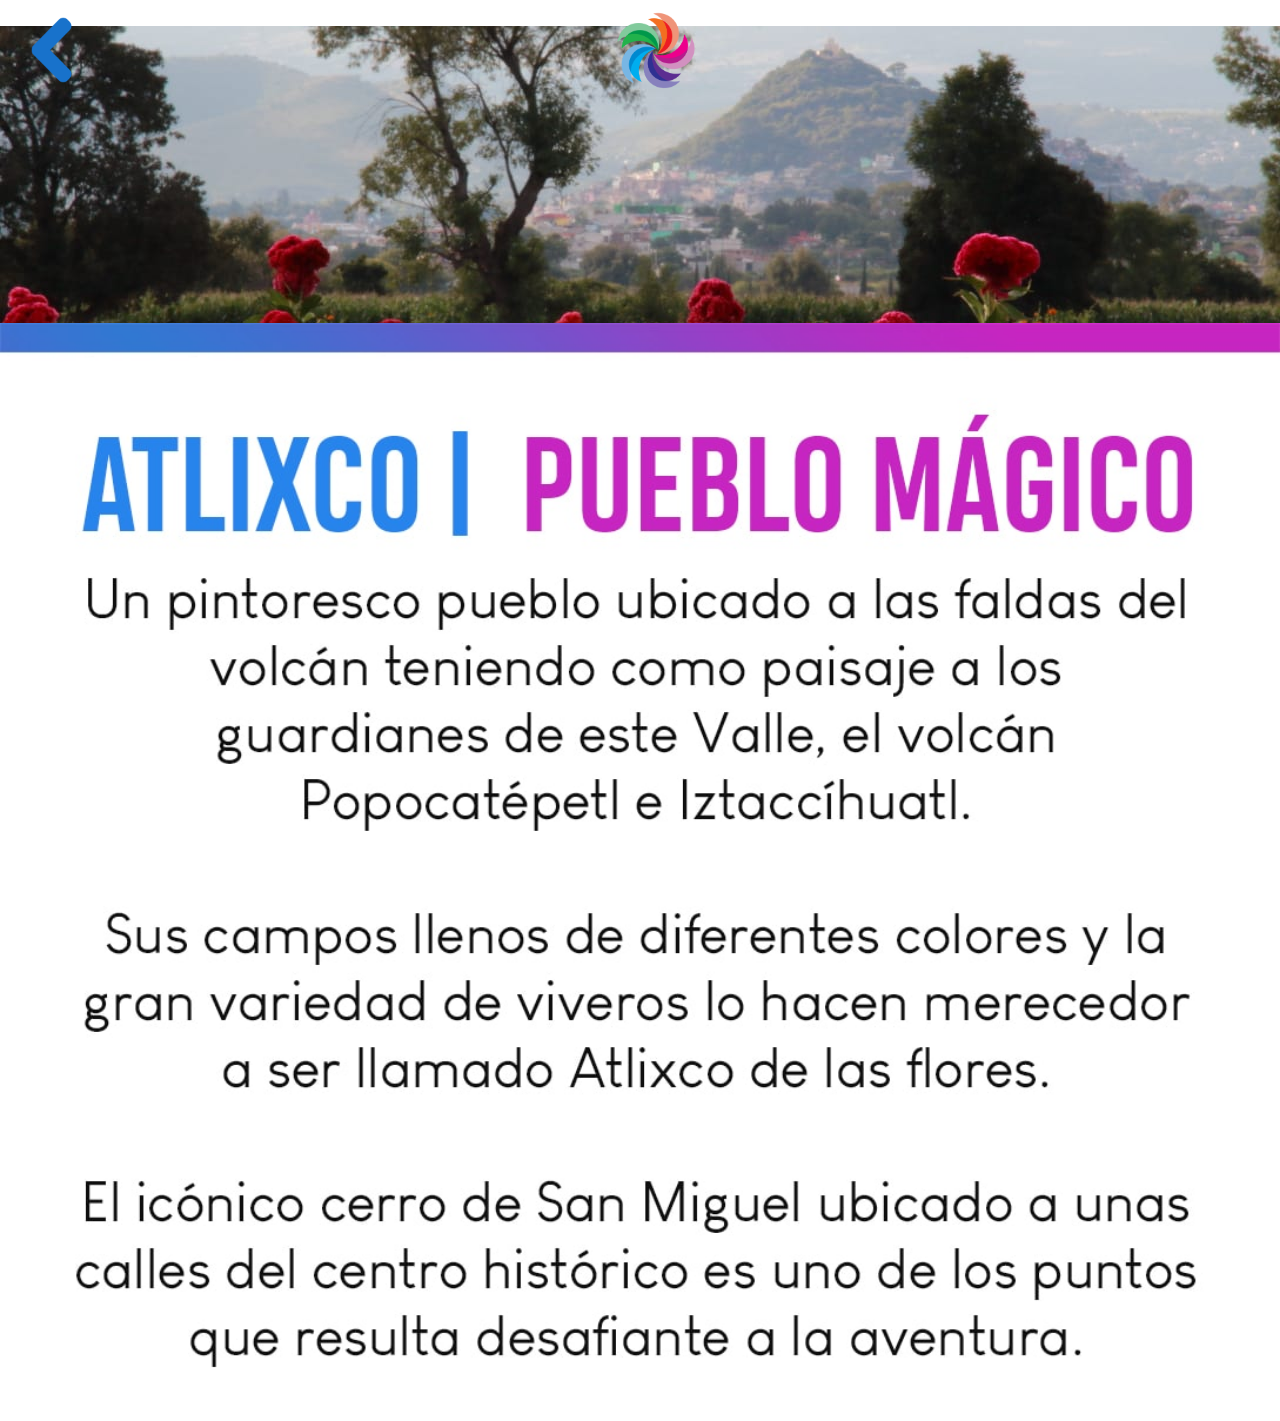
==== index.html @ 72407bd4 "V2" ====
<html lang="es">
  <head>
<meta charset="utf-8">
<title>Exploratlixco</title>
<meta http-equiv="cleartype" content="on">
<meta name="MobileOptimized" content="320">
<meta name="HandheldFriendly" content="True">
<meta name="apple-mobile-web-app-capable" content="yes">
<meta name="viewport" content="width=device-width, initial-scale=1.0, user-scalable=no">
<link rel="stylesheet" href="css/index.css">
<link rel="stylesheet" href="css/nav.css">
<link rel="stylesheet" href="css/swiper.min.css">
  </head>
  <body>
      
      <nav id="menu" class="menu">
<div class="blue-navbar">
    <img src="imagenes/Banner.png">
</div>
<div class="white-navbar">
  <div class="opciones2"></div>
   <div class="opciones">
    <ul>
        <a href="index.html"><li><img src="imagenes/Atlixco2.png"><p>Inicio</p></li></a>
    </ul>
    <ul>
		  <a href="atlixco.html"><li><img src="imagenes/Nosotros2.png"><p>Sobre Nosotros</p></li></a>
	  </ul>
	  	  <ul>
		  <a href="estable.html"><li><img src="imagenes/establecimientos2.png"><p>Establecimientos</p></li></a>
    </ul>
           	  	  <ul>
		  <a href="pruebas.html"><li><img src="imagenes/recom.png"><p>Recomendaciones</p></li></a>
    </ul>
       <ul>
		  <a href="gastro.html"><li><img src="imagenes/Gastr.png"><p>Gastronomía</p></li></a>
	  </ul>
                                            
    <ul>
		  <a href="atrac.html"><li><img src="imagenes/Atract.png"><p>Atractivos</p></li></a>
	  </ul>
           	  	  <ul>
		  <a  href="recom.html"><li><img src="imagenes/EventFeria.png"><p>Fiestas y Eventos</p></li></a>
	  </ul>           	  	  
	  
	  
	  <input  type="checkbox" id="menu2">
		  <label for="menu2" id="menu3"><img src="imagenes/Atencion2.png"><p>Atención al Turista</p>
       </label>
		  <ul class="submenu">
		     <a href="tel:2444451163"> <div> <img src="imagenes/poli.png">Seguridad Pública</div></a>
		     <a href="tel:2444452500"><div><img src="imagenes/secu.png">Seguridad Vial</div></a>
		     <a href="tel:2444453848"> <div><img src="imagenes/civil.png">Protección Civil</div></a>
		      <a href="tel:2444455757"><div> <img src="imagenes/bombe.png">Bomberos</div></a>
		     <a href="tel:2444450033"> <div><img src="imagenes/ambu.png">Cruz Roja</div></a>
	  </ul>      

            </div>
            </div>
            
            <div class="navcontent">
                
        <div class="redesnav">
        <a href="https://www.facebook.com/atlixtour/"><img src="imagenes/face.png"></a>
        <a href="https://www.instagram.com/atlixtour"><img src="imagenes/insta.png"></a>
        <a href="https://www.youtube.com/channel/UCKj37LG4KOF9t95vhyhC76A"><img src="imagenes/youtu.png"></a>
                </div>
                
                <div class="navlang">
                    <img src="imagenes/atlix.png">
                </div>
            </div>
</nav>
      
      
      <main id="main" class="panel">
  <header class="panel-header">
<input type="checkbox" class="btn-hamburger js-slideout-toggle" id="btn-menu">
<label for="btn-menu" class="tooltip"><img src="imagenes/list.png"></label>

<img src="imagenes/Atlixco.png" id="logomenu">
                <label class="bloqueo" for="btn-menu"></label>
  </header>
         <div class="swiper-container">
    <div class="swiper-wrapper">
      <div class="swiper-slide"><a><img src="imagenes/Floral.jpeg"></a></div>
        
        <div class="swiper-slide"><a><img src="imagenes/IMG_0164.jpg"></a></div>
        
      <div class="swiper-slide"><a><img src="imagenes/IMG_1829.jpg"></a></div>   
      <div class="swiper-slide"><a><img src="imagenes/IMG_2365.JPG"></a></div>   
      <div class="swiper-slide"><a><img src="imagenes/IMG_3108.JPG"></a></div>   
      <div class="swiper-slide"><a><img src="imagenes/IMG_3122.JPG"></a></div> 
             </div>
          </div>
            
            
	<div id="texto">
<img src="imagenes/Descrp.jpg" id="words">
		</div>
    <br><p></p>
      </main>
      
 </body>
    
    
    <script src="js/slideout.min.js"></script>
          <script src="js/swiper.min.js"></script>
    <script>

      var slideout = new Slideout({
    'panel': document.getElementById('main'),
    'menu': document.getElementById('menu'),
    'padding': 256,
    'tolerance': 0,
    'duration': 150
  });

  document.querySelector('.js-slideout-toggle').addEventListener('click', function() {
    slideout.toggle();
  });
        
                 
        slideout.on('close', function () {
  fixed.style.transition = 'transform 100ms ease';
});
        
      
      </script>
      
          <script>
    var swiper = new Swiper('.swiper-container', {
      slidesPerView: 1,
      spaceBetween: 0,
      loop: true,
      autoplay: {
        delay: 2500,
        disableOnInteraction: false,
      },
    });

  </script>
</html>
---- css/index.css ----
body {        
  width: 100%;
		margin: 0;
	padding: 0;
    background-color: white;

}

.slideout-open #texto{
        padding-left: 4%;
    padding-right: 5%;
    text-align: center;
    background-color: white;
}

.slideout-open .bloqueo
{
    z-index: 5;
    position: absolute;
    background-color: rgba(0,0,0,0);
    width: 100%;
    height: 8500%;
    margin-left: -6%;
    margin-top: 0%;
}


#words{
    width: 100%;
    margin: 0;
    padding: 0;
    margin-top: -6.3%;
    z-index: 4;
    position: absolute;
}

.slideout-open #words
{
    width: 85%;
    margin-left:-50.7%;
    margin-top: -5.7%;
    z-index:1;
}

.slideout-open .swiper-container
{
      width: 84.4%;
    max-width: 84.4%;
    max-height: 42%;
    margin: 0;
    padding: 0;
}

.slideout-open .swiper-slide
{
text-align: center;
      background: #fff;
      /* Center slide text vertically */
      display: -webkit-box;
      display: -ms-flexbox;
      display: -webkit-flex;
      display: flex;
      -webkit-box-pack: center;
      -ms-flex-pack: center;
      -webkit-justify-content: center;
      justify-content: center;
      -webkit-box-align: center;
      -ms-flex-align: center;
      -webkit-align-items: center;
      align-items: center;
        z-index: 0;
        padding: 0;
        margin: 0;
        width: 60%;
        max-height: 42%;
}


.slideout-open .swiper-slide img{
    width: 100%;
        margin-top: -3%;
}



.swiper-container {
      width: 100%;
    max-height: 42%;
    margin: 0;
    padding: 0;
    }

    .swiper-slide {
      text-align: center;
      background: #fff;
      /* Center slide text vertically */
      display: -webkit-box;
      display: -ms-flexbox;
      display: -webkit-flex;
      display: flex;
      -webkit-box-pack: center;
      -ms-flex-pack: center;
      -webkit-justify-content: center;
      justify-content: center;
      -webkit-box-align: center;
      -ms-flex-align: center;
      -webkit-align-items: center;
      align-items: center;
        z-index: 0;
        padding: 0;
        margin: 0;
        width: 100%;
        max-width: 100%;
        max-height: 42%;
    }

.swiper-slide img{
    width: 100%;
        margin-top: -3%;
}
---- css/nav.css ----
.slideout-menu {
        position: fixed;
        left: 0;
        top: 0;
        bottom: 0;
        right: 0;
        z-index: 0;
        width: 73%;
          max-width: 75%;
        height: 100%;
          max-height: 100%;
          overflow: hidden;
        -webkit-overflow-scrolling: touch;
        display: none;
      }

      .slideout-panel {
        position: relative;
        z-index: 1;
        will-change: transform;
        height: 100%;
          max-height: 100%;
          width: 100%;
        background-color: white;
      }

      .slideout-open,
      .slideout-open body,
      .slideout-open .slideout-panel {
        overflow: hidden;
        height: 100%;
        max-height: 100%;
          width: 105.5%;
          margin-left: %;
      }

.slideout-open .slideout-menu {
        display: block;
          margin: 0;
          padding: 0;
          height: 100%;
          max-height: 100%;
      }

.slideout-open .tooltip img {
        width: 3.5%;
    margin-left: %;
    margin-top: 1.1%;
    z-index: 4;
    position: relative;
}

.blue-navbar img{
    width: 100%;
    padding-top: 4%;
    position: absolute;
}

.panel-header{
    position: relative;
    height: 2.9%;
    z-index: 4;
    margin: 0;
    padding: 0;
}


.blue-navbar{
    width: 100%;
    height: 17%;
    margin: 0;
    padding: 0;
    margin-top: -4%;
}

.white-navbar{
    width: 100%;
    margin: 0;
    padding: 0;
    margin-top: -17%;
    background-color: white;
}


.white-navbar img{
    width: 12%;
    text-align: left;
    margin-left: -12%;
    padding-top:2%;
    text-decoration: none;
    position: absolute;
}

.white-navbar ul{
    background-color: white;
    text-decoration: none;
    height: 0%;
    margin: 0;
}

.white-navbar li{
    text-decoration: none;
    display: block;
}


.white-navbar p{
    color: #545454;
    padding-top: 5%;
    padding-bottom: 5%;
    margin-left: 5%;
    text-decoration: none;
    font-family: sans-serif;
    margin-top: 15%;
    font-size: 95%;
}


.white-navbar a{
    text-decoration: none;
}

.opciones{
    margin-top: 17%;
}

.navcontent{
    height: 32%;
    background-color: white;
    width: 100%;
    margin-top: 25%;
    position: relative;
    z-index: 0;
}

.redesnav{
    width: 100%;
    margin-top: 25%;
}

.redesnav img{
    margin-top: 68.2%;
    width: 14%;
    margin-left: 9%;
    margin-right: 9%;
    text-align: center;
    z-index: 0;
    position:relative;
    background-color: rgba(0,0,0,0;)
}


.navlang{
    padding-left:16%;
    background-color: rgba(0,0,1,0.1);
    height: 24%;
    margin-top: 0%;
    width: 100%;
    padding-bottom: 3.34%;
}

.navlang img{
    width: 60%;
    margin-top: 2%;
    margin-left: 4%;
}


#logomenu{
    width: 6.5%;
    margin-left: 42%;
    position: absolute;
    margin-top: .6%;
}

.slideout-open #logomenu {
    width: 5.7%;
    margin-left: 42%;
    position: absolute;
    margin-top: .6%;
}

#menu3 img{
    width: 15%;
    margin-left: -18%;
}

#btn-menu{
    display: none;
}

.tooltip img{
    width: 4%;
    margin-left: 2%;
    margin-top: 1.2%;
    z-index: 4;
    position: relative;
}

#menu3{
    position: absolute;
    width:84%;
    z-index: 6;
    margin-left: 25%;
    margin-top: 16%;
    text-decoration: none;
}

#menu3 p{
    margin: 0;
    margin-top: 6%;
    padding: 0;
}

.submenu{ 
    display: none;
    text-decoration: none;
    z-index: 0;
    position: absolute;
}

#menu2:checked ~ .submenu{
    display:block;
   padding-top: 28%;
    margin-left: 13%;
    font-family: sans-serif;
    text-decoration: none;
    background-color:rgba(0,0,0,0);
    z-index: 1;
}

#menu2:checked ~ .submenu a {
    text-decoration: none;
    color: #545454;
    font-size: 96%;
}

#menu2:checked ~ .submenu a div{
    width: 100%;
    margin-left: 20%;
    margin-top: 7%;
    margin-bottom: 0%;
    padding-top: 4%;
}

#menu2:checked ~ .submenu a div img{
    width:  15%;
    margin: 0;
    padding: 0;
    position: absolute;
    margin-left: -20%;
    margin-top: -3%;
}

#menu2{
    display: none;
    background-color: white;
    text-decoration: none;
}
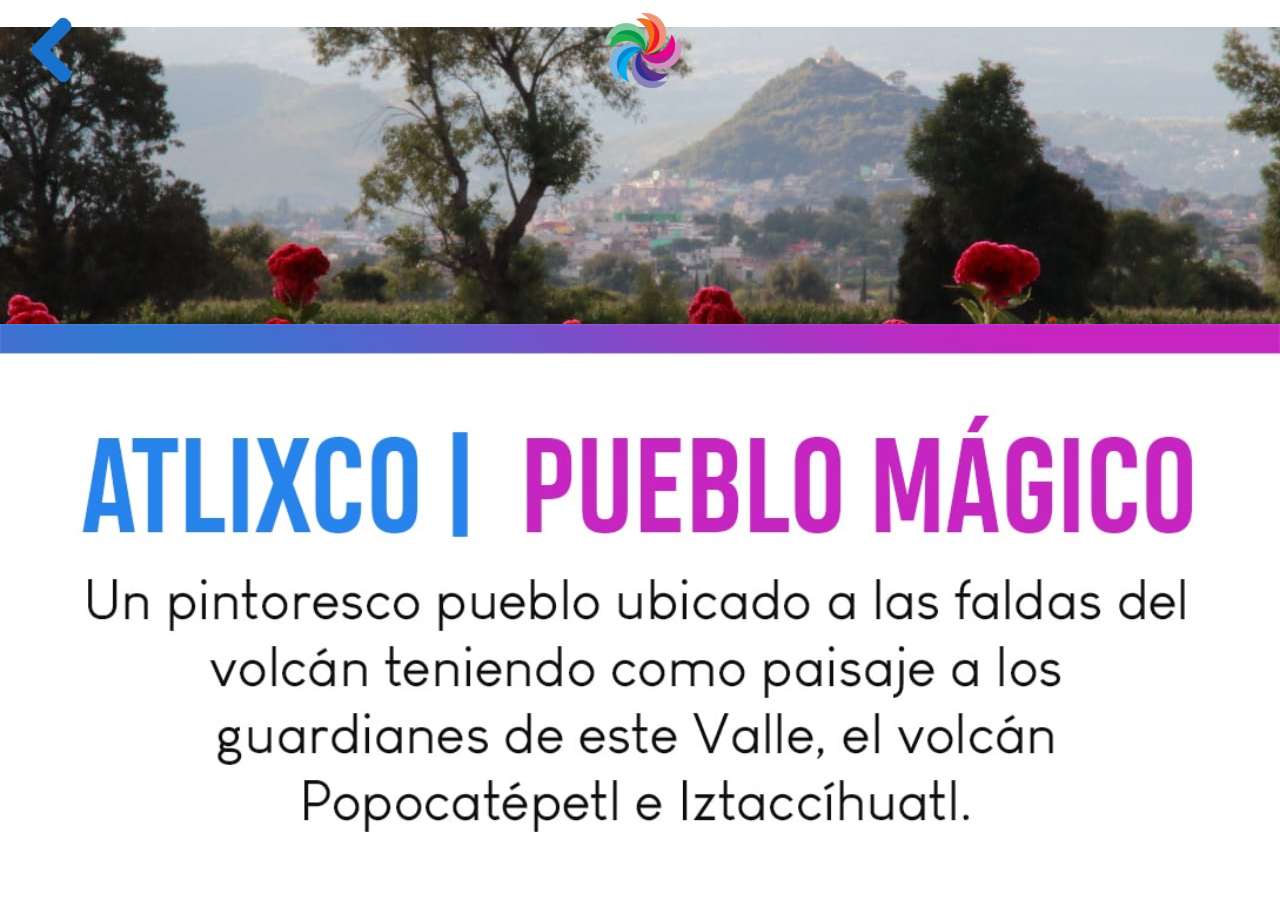
==== commit dfaf65e4: "V4" ====
--- a/index.html
+++ b/index.html
@@ -11,7 +11,7 @@
 <link rel="stylesheet" href="css/nav.css">
 <link rel="stylesheet" href="css/swiper.min.css">
   </head>
-  <body>
+  <body onload="onLoad()">
       
       <nav id="menu" class="menu">
 <div class="blue-navbar">
@@ -61,7 +61,7 @@
             <div class="navcontent">
                 
         <div class="redesnav">
-        <a href="https://www.facebook.com/atlixtour/"><img src="imagenes/face.png"></a>
+        <a href="www.facebook.com/atlixtour/"><img src="imagenes/face.png"></a>
         <a href="https://www.instagram.com/atlixtour"><img src="imagenes/insta.png"></a>
         <a href="https://www.youtube.com/channel/UCKj37LG4KOF9t95vhyhC76A"><img src="imagenes/youtu.png"></a>
                 </div>
@@ -140,4 +140,27 @@
     });
 
   </script>
+    <script type="text/javascript" charset="utf-8" src="cordova.js"></script>
+    <script type="text/javascript" charset="utf-8">
+
+    // Wait for device API libraries to load
+    //
+    function onLoad() {
+        document.addEventListener("deviceready", onDeviceReady, false);
+    }
+
+    // device APIs are available
+    //
+    function onDeviceReady() {
+        // Register the event listener
+        document.addEventListener("backbutton", onBackKeyDown, false);
+    }
+
+    // Handle the back button
+    //
+    function onBackKeyDown() {
+        navigator.app.exitApp();
+    }
+
+    </script>
 </html>--- a/css/index.css
+++ b/css/index.css
@@ -38,17 +38,17 @@
 {
     width: 85%;
     margin-left:-50.7%;
-    margin-top: -5.7%;
+    margin-top: -5.8%;
     z-index:1;
 }
 
 .slideout-open .swiper-container
 {
-      width: 84.4%;
-    max-width: 84.4%;
+      width: 84%;
     max-height: 42%;
     margin: 0;
     padding: 0;
+    z-index: 0;
 }
 
 .slideout-open .swiper-slide
@@ -71,14 +71,17 @@
         z-index: 0;
         padding: 0;
         margin: 0;
-        width: 60%;
+        width: 65%;
         max-height: 42%;
 }
 
 
 .slideout-open .swiper-slide img{
-    width: 100%;
+    width: 101%;
         margin-top: -3%;
+    z-index: 0;
+    max-height: 42%;
+    position: relative;
 }
 
 
@@ -116,5 +119,16 @@
 
 .swiper-slide img{
     width: 100%;
-        margin-top: -3%;
-}+        margin-top: -2%;
+}
+
+#pub{
+ width: 100%;
+    margin-top: 4.6%;
+}
+
+.slideout-open #pub{
+ width: 86%;
+    margin-top:3%;
+}
+
--- a/css/nav.css
+++ b/css/nav.css
@@ -22,6 +22,7 @@
           max-height: 100%;
           width: 100%;
         background-color: white;
+          overflow-y: hidden;
       }
 
       .slideout-open,
@@ -31,7 +32,7 @@
         height: 100%;
         max-height: 100%;
           width: 105.5%;
-          margin-left: %;
+          margin-left: .6%;
       }
 
 .slideout-open .slideout-menu {
@@ -59,7 +60,7 @@
 .panel-header{
     position: relative;
     height: 2.9%;
-    z-index: 4;
+    z-index: 8;
     margin: 0;
     padding: 0;
 }
@@ -153,7 +154,7 @@
 .navlang{
     padding-left:16%;
     background-color: rgba(0,0,1,0.1);
-    height: 24%;
+    height: 27%;
     margin-top: 0%;
     width: 100%;
     padding-bottom: 3.34%;
@@ -168,22 +169,20 @@
 
 #logomenu{
     width: 6.5%;
-    margin-left: 42%;
+    margin-left: 41%;
     position: absolute;
     margin-top: .6%;
+    z-index: 18;
 }
 
 .slideout-open #logomenu {
     width: 5.7%;
-    margin-left: 42%;
+    margin-left: 36.2%;
     position: absolute;
     margin-top: .6%;
 }
 
-#menu3 img{
-    width: 15%;
-    margin-left: -18%;
-}
+
 
 #btn-menu{
     display: none;
@@ -200,15 +199,21 @@
 #menu3{
     position: absolute;
     width:84%;
-    z-index: 6;
+    z-index: 1;
     margin-left: 25%;
     margin-top: 16%;
     text-decoration: none;
 }
 
+#menu3 img{
+    width: 15%;
+    margin-left: -18%;
+    margin-top: -3%;
+}
+
 #menu3 p{
     margin: 0;
-    margin-top: 6%;
+    margin-top: 4%;
     padding: 0;
 }
 
@@ -221,7 +226,7 @@
 
 #menu2:checked ~ .submenu{
     display:block;
-   padding-top: 28%;
+   margin-top: 28%;
     margin-left: 13%;
     font-family: sans-serif;
     text-decoration: none;
@@ -257,3 +262,327 @@
     background-color: white;
     text-decoration: none;
 }
+
+
+/* MEDIA */
+
+@media only screen and (max-width: 600px) {
+    
+    
+    .panel-header{
+    position: relative;
+    height: 3%;
+    z-index: 8;
+    margin: 0;
+    padding: 0;
+}
+    
+          .slideout-open,
+      .slideout-open body,
+      .slideout-open .slideout-panel {
+        overflow: hidden;
+        height: 100%;
+        max-height: 100%;
+          width: 105.5%;
+          margin-left: 0.5%;
+      }
+    
+    .opciones{
+    margin-top: 17%;
+}
+    .white-navbar img{
+    width: 12%;
+    text-align: left;
+    margin-left: -12%;
+    padding-top:1.5%;
+    text-decoration: none;
+    position: absolute;
+}
+    
+    .white-navbar p{
+    color: #545454;
+    padding-top: 5%;
+    padding-bottom: 5%;
+    margin-left: 5%;
+    text-decoration: none;
+    font-family: sans-serif;
+    margin-top: 15%;
+    font-size: 95%;
+}
+    
+    #menu3{
+    position: absolute;
+    width:84%;
+    z-index: 1;
+    margin-left: 25%;
+    margin-top: 13%;
+    text-decoration: none;
+}
+
+#menu3 img{
+    width: 15%;
+    margin-left: -18%;
+    margin-top: -.6%;
+}
+    #menu2:checked ~ .submenu a {
+    text-decoration: none;
+    color: #545454;
+    font-size: 95%;
+}
+#menu2:checked ~ .submenu a div{
+    width: 100%;
+    margin-left: 20%;
+    margin-top: 6%;
+    margin-bottom: 0%;
+    padding-top: 4%;
+}
+#menu2:checked ~ .submenu a div img{
+    width:  15%;
+    margin: 0;
+    padding: 0;
+    position: absolute;
+    margin-left: -20%;
+    margin-top: -3%;
+}
+    #menu2:checked ~ .submenu{
+    display:block;
+   margin-top: 24%;
+    margin-left: 13%;
+    font-family: sans-serif;
+    text-decoration: none;
+    background-color:rgba(0,0,0,0);
+    z-index: 1;
+} 
+.redesnav img{
+    margin-top: 68%;
+    width: 14%;
+    margin-left: 9%;
+    margin-right: 9%;
+    text-align: center;
+    z-index: 0;
+    position:relative;
+    background-color: rgba(0,0,0,0;)
+}  
+}
+
+
+@media only screen and (min-width: 600px) {
+    
+    
+    .panel-header{
+    position: relative;
+    height: 5.6%;
+    z-index: 8;
+    margin: 0;
+    padding: 0;
+}
+    
+          .slideout-open,
+      .slideout-open body,
+      .slideout-open .slideout-panel {
+        overflow: hidden;
+        height: 100%;
+        max-height: 100%;
+          width: 105.5%;
+          margin-left: 1.5%;
+      }
+    
+    .opciones{
+    margin-top: 26%;
+}
+    .white-navbar img{
+    width: 10%;
+    text-align: left;
+    margin-left: -12%;
+    padding-top:.5%;
+    text-decoration: none;
+    position: absolute;
+}
+    
+    .white-navbar p{
+    color: #545454;
+    padding-top: 3%;
+    padding-bottom: 3%;
+    margin-left: 3%;
+    text-decoration: none;
+    font-family: sans-serif;
+    margin-top: 11.5%;
+    font-size: 85%;
+}
+    
+    #menu3{
+    position: absolute;
+    width:75%;
+    z-index: 1;
+    margin-left: 25%;
+    margin-top: 12%;
+    text-decoration: none;
+}
+
+#menu3 img{
+    width: 14%;
+    margin-left: -15%;
+    margin-top: 1.2%;
+}
+    
+    #menu3{
+        margin-left: 18%;
+        margin-top: 10%;
+    }
+    
+    #menu2:checked ~ .submenu a {
+    text-decoration: none;
+    color: #545454;
+    font-size: 75%;
+}
+
+#menu2:checked ~ .submenu a div{
+    width: 100%;
+    margin-left:4%;
+    margin-top: 3%;
+    margin-bottom: 0%;
+    padding-top: 4%;
+}
+
+#menu2:checked ~ .submenu a div img{
+    width:  15%;
+    margin: 0;
+    padding: 0;
+    position: absolute;
+    margin-left: -20%;
+    margin-top: -3%;
+}
+    
+    #menu2:checked ~ .submenu{
+    display:block;
+   margin-top: 18%;
+    margin-left: 13%;
+    font-family: sans-serif;
+    text-decoration: none;
+    background-color:rgba(0,0,0,0);
+    z-index: 1;
+}
+    
+.redesnav img{
+    margin-top: 36.8%;
+    width: 12%;
+    margin-left: 10.1%;
+    margin-right: 10.1%;
+    text-align: center;
+    z-index: 0;
+    position:relative;
+    background-color: rgba(0,0,0,0;)
+}
+
+    
+}
+
+
+@media only screen and (min-width: 768px) {
+    
+    
+    .panel-header{
+    position: relative;
+    height: 3%;
+    z-index: 8;
+    margin: 0;
+    padding: 0;
+}
+    
+          .slideout-open,
+      .slideout-open body,
+      .slideout-open .slideout-panel {
+        overflow: hidden;
+        height: 100%;
+        max-height: 100%;
+          width: 105.5%;
+          margin-left: 0.7%;
+      }
+    
+    .opciones{
+    margin-top: 17%;
+}
+    .white-navbar img{
+    width: 11%;
+    text-align: left;
+    margin-left: -12%;
+    padding-top:1%;
+    text-decoration: none;
+    position: absolute;
+}
+    
+    .white-navbar p{
+    color: #545454;
+    padding-top: 4%;
+    padding-bottom: 4%;
+    margin-left: 3%;
+    text-decoration: none;
+    font-family: sans-serif;
+    margin-top: 15%;
+    font-size: 95%;
+}
+    
+    #menu3{
+    position: absolute;
+    width:75%;
+    z-index: 1;
+    margin-left: 25%;
+    text-decoration: none;
+}
+
+#menu3 img{
+    width: 16%;
+    margin-left: -16%;
+    margin-top: -.5%;
+}
+    
+    #menu3{
+        margin-left: 18%;
+        margin-top: 13%;
+    }
+    
+    #menu2:checked ~ .submenu a {
+    text-decoration: none;
+    color: #545454;
+    font-size: 95%;
+}
+
+#menu2:checked ~ .submenu a div{
+    width: 100%;
+    margin-left:4%;
+    margin-top: 6%;
+    margin-bottom: 0%;
+    padding-top: 4%;
+}
+
+#menu2:checked ~ .submenu a div img{
+    width:  15%;
+    margin: 0;
+    padding: 0;
+    position: absolute;
+    margin-left: -20%;
+    margin-top: -3%;
+}
+    
+    #menu2:checked ~ .submenu{
+    display:block;
+   margin-top: 22%;
+    margin-left: 13%;
+    font-family: sans-serif;
+    text-decoration: none;
+    background-color:rgba(0,0,0,0);
+    z-index: 1;
+}
+    
+.redesnav img{
+    margin-top: 66%;
+    width: 15%;
+    margin-left: 8%;
+    text-align: center;
+    z-index: 0;
+    position:relative;
+    background-color: rgba(0,0,0,0;)
+}
+
+    
+} 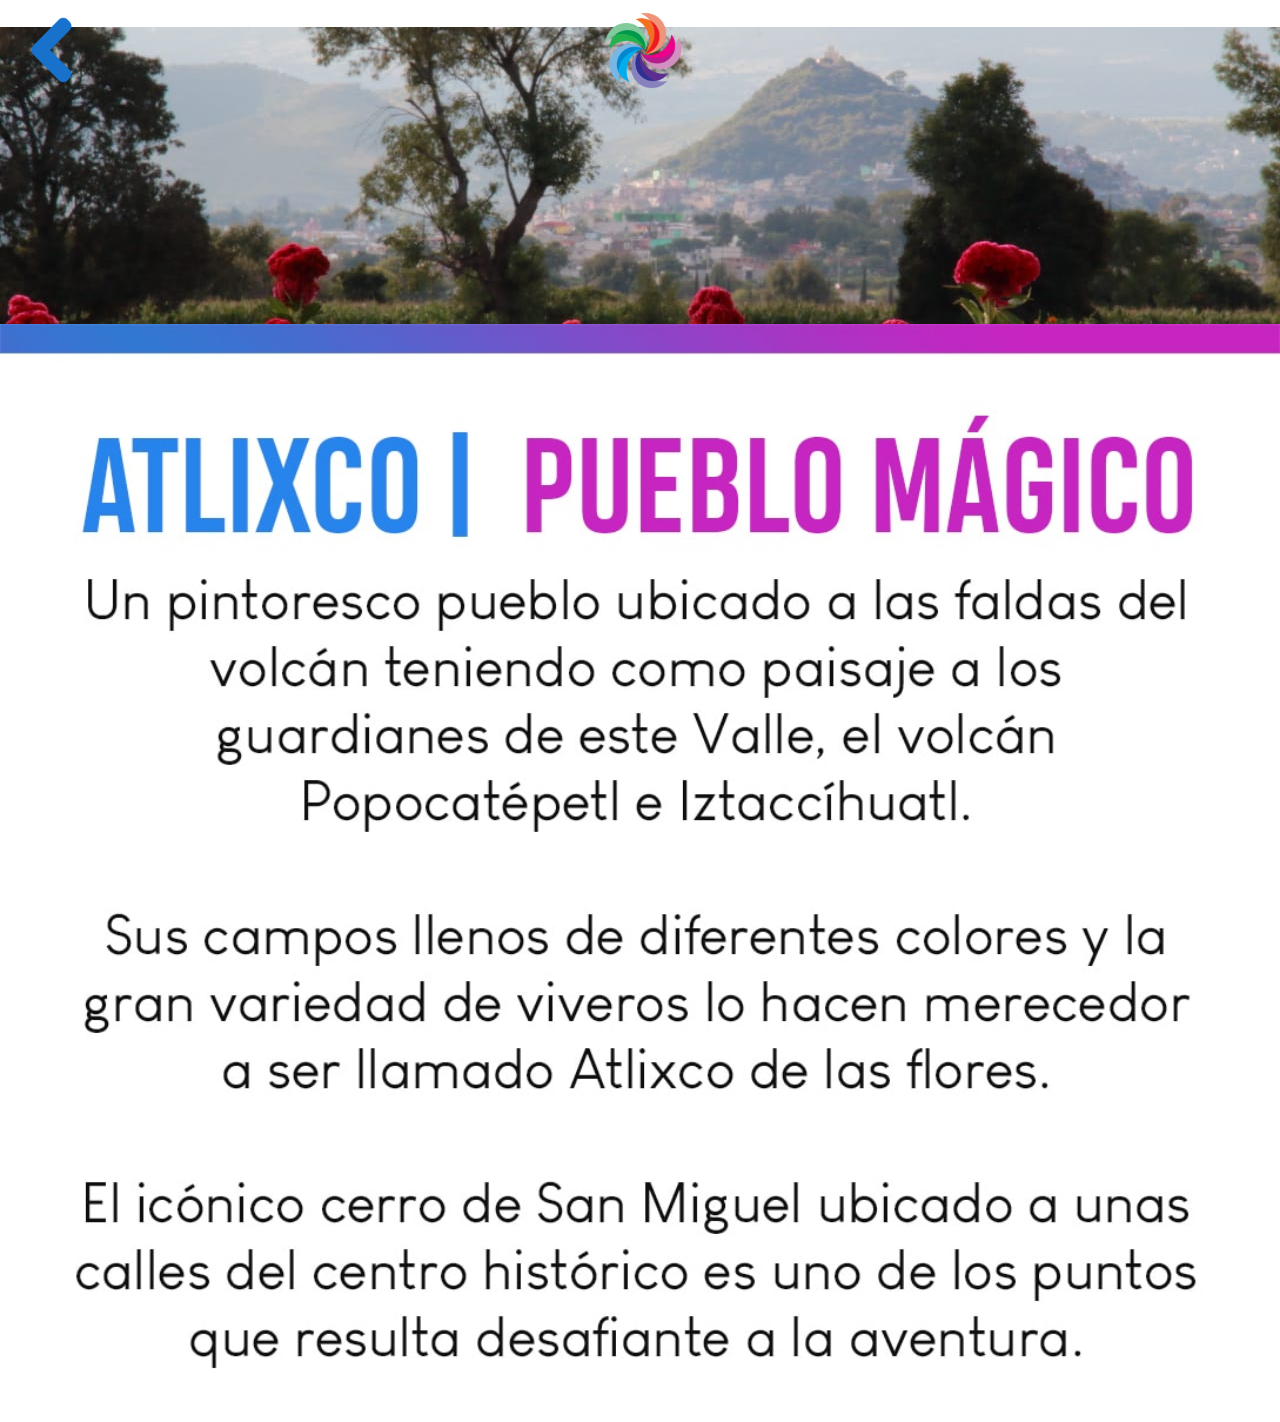
==== commit 69838608: "V9" ====
--- a/index.html
+++ b/index.html
@@ -26,14 +26,15 @@
     <ul>
 		  <a href="atlixco.html"><li><img src="imagenes/Nosotros2.png"><p>Sobre Nosotros</p></li></a>
 	  </ul>
-	  	  <ul>
-		  <a href="estable.html"><li><img src="imagenes/establecimientos2.png"><p>Establecimientos</p></li></a>
-    </ul>
            	  	  <ul>
 		  <a href="pruebas.html"><li><img src="imagenes/recom.png"><p>Recomendaciones</p></li></a>
     </ul>
        <ul>
 		  <a href="gastro.html"><li><img src="imagenes/Gastr.png"><p>Gastronomía</p></li></a>
+	  </ul>
+       
+              <ul>
+		  <a href="hotel.html"><li><img src="imagenes/hotel.png"><p>Hoteles</p></li></a>
 	  </ul>
                                             
     <ul>
@@ -61,7 +62,7 @@
             <div class="navcontent">
                 
         <div class="redesnav">
-        <a href="www.facebook.com/atlixtour/"><img src="imagenes/face.png"></a>
+        <a href="https://www.facebook.com/atlixtour/"><img src="imagenes/face.png"></a>
         <a href="https://www.instagram.com/atlixtour"><img src="imagenes/insta.png"></a>
         <a href="https://www.youtube.com/channel/UCKj37LG4KOF9t95vhyhC76A"><img src="imagenes/youtu.png"></a>
                 </div>
--- a/css/index.css
+++ b/css/index.css
@@ -3,7 +3,6 @@
 		margin: 0;
 	padding: 0;
     background-color: white;
-
 }
 
 .slideout-open #texto{
@@ -132,3 +131,12 @@
     margin-top:3%;
 }
 
+#hospeda{
+    width: 100%;
+    margin-top: 2.5%;
+}
+
+.slideout-open #hospeda{
+ width: 86%;
+    margin-top:2.5%;
+}
--- a/css/nav.css
+++ b/css/nav.css
@@ -22,7 +22,7 @@
           max-height: 100%;
           width: 100%;
         background-color: white;
-          overflow-y: hidden;
+          overflow-y: visible;
       }
 
       .slideout-open,
@@ -129,7 +129,7 @@
     height: 32%;
     background-color: white;
     width: 100%;
-    margin-top: 25%;
+    margin-top: 2%;;
     position: relative;
     z-index: 0;
 }
@@ -464,7 +464,7 @@
 }
     
 .redesnav img{
-    margin-top: 36.8%;
+    margin-top: 37%;
     width: 12%;
     margin-left: 10.1%;
     margin-right: 10.1%;
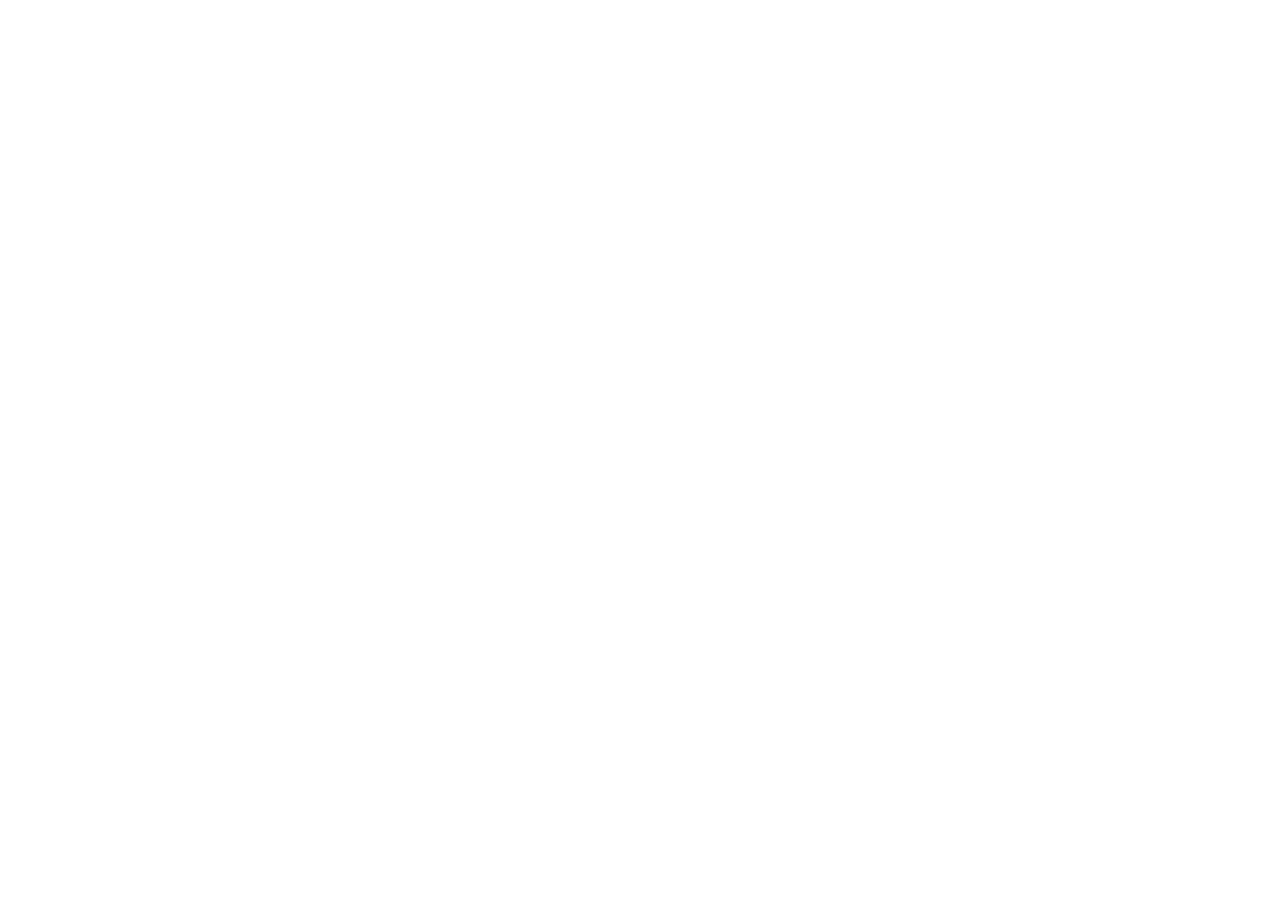
==== commit b11896a4: "64" ====
--- a/index.html
+++ b/index.html
@@ -13,155 +13,5 @@
   </head>
   <body onload="onLoad()">
       
-      <nav id="menu" class="menu">
-<div class="blue-navbar">
-    <img src="imagenes/Banner.png">
-</div>
-<div class="white-navbar">
-  <div class="opciones2"></div>
-   <div class="opciones">
-    <ul>
-        <a href="index.html"><li><img src="imagenes/Atlixco2.png"><p>Inicio</p></li></a>
-    </ul>
-    <ul>
-		  <a href="atlixco.html"><li><img src="imagenes/Nosotros2.png"><p>Sobre Nosotros</p></li></a>
-	  </ul>
-           	  	  <ul>
-		  <a href="pruebas.html"><li><img src="imagenes/recom.png"><p>Recomendaciones</p></li></a>
-    </ul>
-       <ul>
-		  <a href="gastro.html"><li><img src="imagenes/Gastr.png"><p>Gastronomía</p></li></a>
-	  </ul>
-       
-              <ul>
-		  <a href="hotel.html"><li><img src="imagenes/hotel.png"><p>Hoteles</p></li></a>
-	  </ul>
-                                            
-    <ul>
-		  <a href="atrac.html"><li><img src="imagenes/Atract.png"><p>Atractivos</p></li></a>
-	  </ul>
-           	  	  <ul>
-		  <a  href="recom.html"><li><img src="imagenes/EventFeria.png"><p>Fiestas y Eventos</p></li></a>
-	  </ul>           	  	  
-	  
-	  
-	  <input  type="checkbox" id="menu2">
-		  <label for="menu2" id="menu3"><img src="imagenes/Atencion2.png"><p>Atención al Turista</p>
-       </label>
-		  <ul class="submenu">
-		     <a href="tel:2444451163"> <div> <img src="imagenes/poli.png">Seguridad Pública</div></a>
-		     <a href="tel:2444452500"><div><img src="imagenes/secu.png">Seguridad Vial</div></a>
-		     <a href="tel:2444453848"> <div><img src="imagenes/civil.png">Protección Civil</div></a>
-		      <a href="tel:2444455757"><div> <img src="imagenes/bombe.png">Bomberos</div></a>
-		     <a href="tel:2444450033"> <div><img src="imagenes/ambu.png">Cruz Roja</div></a>
-	  </ul>      
-
-            </div>
-            </div>
-            
-            <div class="navcontent">
-                
-        <div class="redesnav">
-        <a href="https://www.facebook.com/atlixtour/"><img src="imagenes/face.png"></a>
-        <a href="https://www.instagram.com/atlixtour"><img src="imagenes/insta.png"></a>
-        <a href="https://www.youtube.com/channel/UCKj37LG4KOF9t95vhyhC76A"><img src="imagenes/youtu.png"></a>
-                </div>
-                
-                <div class="navlang">
-                    <img src="imagenes/atlix.png">
-                </div>
-            </div>
-</nav>
-      
-      
-      <main id="main" class="panel">
-  <header class="panel-header">
-<input type="checkbox" class="btn-hamburger js-slideout-toggle" id="btn-menu">
-<label for="btn-menu" class="tooltip"><img src="imagenes/list.png"></label>
-
-<img src="imagenes/Atlixco.png" id="logomenu">
-                <label class="bloqueo" for="btn-menu"></label>
-  </header>
-         <div class="swiper-container">
-    <div class="swiper-wrapper">
-      <div class="swiper-slide"><a><img src="imagenes/Floral.jpeg"></a></div>
-        
-        <div class="swiper-slide"><a><img src="imagenes/IMG_0164.jpg"></a></div>
-        
-      <div class="swiper-slide"><a><img src="imagenes/IMG_1829.jpg"></a></div>   
-      <div class="swiper-slide"><a><img src="imagenes/IMG_2365.JPG"></a></div>   
-      <div class="swiper-slide"><a><img src="imagenes/IMG_3108.JPG"></a></div>   
-      <div class="swiper-slide"><a><img src="imagenes/IMG_3122.JPG"></a></div> 
-             </div>
-          </div>
-            
-            
-	<div id="texto">
-<img src="imagenes/Descrp.jpg" id="words">
-		</div>
-    <br><p></p>
-      </main>
-      
- </body>
-    
-    
-    <script src="js/slideout.min.js"></script>
-          <script src="js/swiper.min.js"></script>
-    <script>
-
-      var slideout = new Slideout({
-    'panel': document.getElementById('main'),
-    'menu': document.getElementById('menu'),
-    'padding': 256,
-    'tolerance': 0,
-    'duration': 150
-  });
-
-  document.querySelector('.js-slideout-toggle').addEventListener('click', function() {
-    slideout.toggle();
-  });
-        
-                 
-        slideout.on('close', function () {
-  fixed.style.transition = 'transform 100ms ease';
-});
-        
-      
-      </script>
-      
-          <script>
-    var swiper = new Swiper('.swiper-container', {
-      slidesPerView: 1,
-      spaceBetween: 0,
-      loop: true,
-      autoplay: {
-        delay: 2500,
-        disableOnInteraction: false,
-      },
-    });
-
-  </script>
-    <script type="text/javascript" charset="utf-8" src="cordova.js"></script>
-    <script type="text/javascript" charset="utf-8">
-
-    // Wait for device API libraries to load
-    //
-    function onLoad() {
-        document.addEventListener("deviceready", onDeviceReady, false);
-    }
-
-    // device APIs are available
-    //
-    function onDeviceReady() {
-        // Register the event listener
-        document.addEventListener("backbutton", onBackKeyDown, false);
-    }
-
-    // Handle the back button
-    //
-    function onBackKeyDown() {
-        navigator.app.exitApp();
-    }
-
-    </script>
+    </body>
 </html>--- a/css/index.css
+++ b/css/index.css
@@ -140,3 +140,151 @@
  width: 86%;
     margin-top:2.5%;
 }
+
+
+@media screen and (max-width: 768px){
+     
+    body {        
+  width: 100%;
+		margin: 0;
+	padding: 0;
+    background-color: white;
+}
+
+.slideout-open #texto{
+        padding-left: 4%;
+    padding-right: 5%;
+    text-align: center;
+    background-color: white;
+}
+
+.slideout-open .bloqueo
+{
+    z-index: 5;
+    position: absolute;
+    background-color: rgba(0,0,0,0);
+    width: 100%;
+    height: 8500%;
+    margin-left: -6%;
+    margin-top: 0%;
+}
+
+
+#words{
+    width: 100%;
+    margin: 0;
+    padding: 0;
+    margin-top: 0%;
+    z-index: 4;
+    position: absolute;
+}
+
+.slideout-open #words
+{
+    width: 85%;
+    margin-left:-50.7%;
+    margin-top: 0%;
+    z-index:1;
+}
+
+.slideout-open .swiper-container
+{
+      width: 84%;
+    max-height: 42%;
+    margin: 0;
+    padding: 0;
+    z-index: 0;
+}
+
+.slideout-open .swiper-slide
+{
+text-align: center;
+      background: #fff;
+      /* Center slide text vertically */
+      display: -webkit-box;
+      display: -ms-flexbox;
+      display: -webkit-flex;
+      display: flex;
+      -webkit-box-pack: center;
+      -ms-flex-pack: center;
+      -webkit-justify-content: center;
+      justify-content: center;
+      -webkit-box-align: center;
+      -ms-flex-align: center;
+      -webkit-align-items: center;
+      align-items: center;
+        z-index: 0;
+        padding: 0;
+        margin: 0;
+        width: 65%;
+        max-height: 42%;
+}
+
+
+.slideout-open .swiper-slide img{
+    width: 101%;
+        margin-top: -3%;
+    z-index: 0;
+    max-height: 42%;
+    position: relative;
+}
+
+
+
+.swiper-container {
+      width: 100%;
+    margin: 0;
+    padding: 0;
+    }
+
+    .swiper-slide {
+      text-align: center;
+      background: #fff;
+      /* Center slide text vertically */
+      display: -webkit-box;
+      display: -ms-flexbox;
+      display: -webkit-flex;
+      display: flex;
+      -webkit-box-pack: center;
+      -ms-flex-pack: center;
+      -webkit-justify-content: center;
+      justify-content: center;
+      -webkit-box-align: center;
+      -ms-flex-align: center;
+      -webkit-align-items: center;
+      align-items: center;
+        z-index: 0;
+        padding: 0;
+        margin: 0;
+        width: 100%;
+        max-width: 100%;
+    }
+
+.swiper-slide img{
+
+    width: 100%;
+        margin-top: 0%;
+}
+
+#pub{
+ width: 100%;
+    margin-top: 4.6%;
+}
+
+.slideout-open #pub{
+ width: 86%;
+    margin-top:3%;
+}
+
+#hospeda{
+    width: 100%;
+    margin-top: 2.5%;
+}
+
+.slideout-open #hospeda{
+ width: 86%;
+    margin-top:2.5%;
+}
+    
+    
+}
--- a/css/nav.css
+++ b/css/nav.css
@@ -264,325 +264,270 @@
 }
 
 
-/* MEDIA */
-
-@media only screen and (max-width: 600px) {
+@media screen and (max-width: 768px){
     
-    
-    .panel-header{
-    position: relative;
-    height: 3%;
-    z-index: 8;
-    margin: 0;
-    padding: 0;
-}
-    
-          .slideout-open,
+          .slideout-menu {
+        position: fixed;
+        left: 0;
+        top: 0;
+        bottom: 0;
+        right: 0;
+        z-index: 2;
+        width: 60%;
+          max-width: 60%;
+        height: 100%;
+          max-height: 100%;
+          overflow: hidden;
+        -webkit-overflow-scrolling: touch;
+        display: none;
+      }
+
+      .slideout-panel {
+        position: relative;
+        z-index: 1;
+        will-change: transform;
+          width: 100%;
+        background-color: white;
+          overflow-y: visible;
+      }
+
+      .slideout-open,
       .slideout-open body,
       .slideout-open .slideout-panel {
         overflow: hidden;
-        height: 100%;
-        max-height: 100%;
           width: 105.5%;
-          margin-left: 0.5%;
-      }
-    
-    .opciones{
-    margin-top: 17%;
-}
-    .white-navbar img{
+          margin-left: 8.4%;
+      }
+
+.slideout-open .slideout-menu {
+        display: block;
+          margin: 0;
+          padding: 0;
+          height: 100%;
+          max-height: 100%;
+      }
+
+.slideout-open .tooltip img {
+        width: 3.5%;
+    margin-top: 1.1%;
+    z-index: 4;
+    position: relative;
+}
+
+.blue-navbar img{
+    width: 100%;
+    padding-top: 4%;
+    position: absolute;
+}
+
+.panel-header{
+    position: relative;
+    height: 6%;
+    z-index: 8;
+    margin: 0;
+    padding: 0;
+}
+
+
+.blue-navbar{
+    width: 100%;
+    height: 18.3%;
+    margin: 0;
+    padding: 0;
+    margin-top: -4%;
+}
+
+.white-navbar{
+    width: 100%;
+    height: 90%;
+    margin: 0;
+    padding: 0;
+    margin-top: -17%;
+    background-color: white;
+}
+
+
+.white-navbar img{
     width: 12%;
     text-align: left;
-    margin-left: -12%;
-    padding-top:1.5%;
-    text-decoration: none;
-    position: absolute;
-}
-    
-    .white-navbar p{
+    margin-left: -2%;
+    padding-top:2%;
+    text-decoration: none;
+    position: absolute;
+}
+
+.white-navbar ul{
+    background-color: white;
+    text-decoration: none;
+    height: 0%;
+    margin: 0;
+}
+
+.white-navbar li{
+    text-decoration: none;
+    display: block;
+}
+
+
+.white-navbar p{
     color: #545454;
     padding-top: 5%;
     padding-bottom: 5%;
-    margin-left: 5%;
+    margin-left: -7%;
+    padding-left: 20%;
     text-decoration: none;
     font-family: sans-serif;
-    margin-top: 15%;
-    font-size: 95%;
-}
-    
-    #menu3{
-    position: absolute;
-    width:84%;
-    z-index: 1;
-    margin-left: 25%;
     margin-top: 13%;
-    text-decoration: none;
-}
-
-#menu3 img{
-    width: 15%;
-    margin-left: -18%;
-    margin-top: -.6%;
-}
-    #menu2:checked ~ .submenu a {
-    text-decoration: none;
-    color: #545454;
-    font-size: 95%;
-}
-#menu2:checked ~ .submenu a div{
-    width: 100%;
-    margin-left: 20%;
-    margin-top: 6%;
-    margin-bottom: 0%;
-    padding-top: 4%;
-}
-#menu2:checked ~ .submenu a div img{
-    width:  15%;
-    margin: 0;
-    padding: 0;
-    position: absolute;
-    margin-left: -20%;
-    margin-top: -3%;
-}
-    #menu2:checked ~ .submenu{
-    display:block;
-   margin-top: 24%;
-    margin-left: 13%;
-    font-family: sans-serif;
-    text-decoration: none;
-    background-color:rgba(0,0,0,0);
-    z-index: 1;
-} 
+    font-size: 136%;
+}
+
+
+.white-navbar a{
+    text-decoration: none;
+}
+
+.opciones{
+    margin-top: 17%;
+}
+
+.navcontent{
+    height: 32%;
+    background-color: white;
+    width: 100%;
+    margin-top: -40%;;
+    position: relative;
+    z-index: 0;
+}
+
+.redesnav{
+    width: 100%;
+    margin-top: 12%;
+}
+
 .redesnav img{
-    margin-top: 68%;
-    width: 14%;
-    margin-left: 9%;
-    margin-right: 9%;
+    margin-top: -0%;
+    width: 12%;
+    margin-left: 10.3%;
+    margin-right: 10.3%;
     text-align: center;
     z-index: 0;
     position:relative;
     background-color: rgba(0,0,0,0;)
-}  
-}
-
-
-@media only screen and (min-width: 600px) {
-    
-    
-    .panel-header{
-    position: relative;
-    height: 5.6%;
-    z-index: 8;
-    margin: 0;
-    padding: 0;
-}
-    
-          .slideout-open,
-      .slideout-open body,
-      .slideout-open .slideout-panel {
-        overflow: hidden;
-        height: 100%;
-        max-height: 100%;
-          width: 105.5%;
-          margin-left: 1.5%;
-      }
-    
-    .opciones{
-    margin-top: 26%;
-}
-    .white-navbar img{
-    width: 10%;
-    text-align: left;
-    margin-left: -12%;
-    padding-top:.5%;
-    text-decoration: none;
-    position: absolute;
-}
-    
-    .white-navbar p{
-    color: #545454;
-    padding-top: 3%;
-    padding-bottom: 3%;
-    margin-left: 3%;
-    text-decoration: none;
-    font-family: sans-serif;
-    margin-top: 11.5%;
-    font-size: 85%;
-}
-    
-    #menu3{
-    position: absolute;
-    width:75%;
+}
+
+
+.navlang{
+    z-index: 3;
+    position: absolute;
+    padding-left:16%;
+    background-color: rgba(0,0,1,0.1);
+    height: 24%;
+    margin-top: -16%;
+    width: 100%;
+    padding-bottom: 3.34%;
+}
+
+.navlang img{
+    width: 55%;
+    margin-top: -18%;
+    margin-left: 8%;
+}
+
+
+#logomenu{
+    width: 6.5%;
+    margin-left: 41%;
+    position: absolute;
+    margin-top: .6%;
+    z-index: 18;
+}
+
+.slideout-open #logomenu {
+    width: 5.7%;
+    margin-left: 36.2%;
+    position: absolute;
+    margin-top: .6%;
+}
+
+
+
+#btn-menu{
+    display: none;
+}
+
+.tooltip img{
+    width: 4%;
+    margin-left: 2%;
+    margin-top: 1.2%;
+    z-index: 4;
+    position: relative;
+}
+
+#menu3{
+    position: absolute;
+    width:84%;
     z-index: 1;
     margin-left: 25%;
-    margin-top: 12%;
+    margin-top: 18%;
     text-decoration: none;
 }
 
 #menu3 img{
-    width: 14%;
-    margin-left: -15%;
-    margin-top: 1.2%;
-}
-    
-    #menu3{
-        margin-left: 18%;
-        margin-top: 10%;
-    }
-    
-    #menu2:checked ~ .submenu a {
-    text-decoration: none;
-    color: #545454;
-    font-size: 75%;
-}
-
-#menu2:checked ~ .submenu a div{
-    width: 100%;
-    margin-left:4%;
-    margin-top: 3%;
-    margin-bottom: 0%;
-    padding-top: 4%;
-}
-
-#menu2:checked ~ .submenu a div img{
-    width:  15%;
-    margin: 0;
-    padding: 0;
-    position: absolute;
-    margin-left: -20%;
+    width: 13%;
+    margin-left: -18%;
     margin-top: -3%;
 }
-    
-    #menu2:checked ~ .submenu{
+
+#menu3 p{
+    margin: 0;
+    margin-top: 2%;
+    padding: 0;
+}
+
+.submenu{ 
+    display: none;
+    text-decoration: none;
+    z-index: 0;
+    position: absolute;
+}
+
+#menu2:checked ~ .submenu{
     display:block;
-   margin-top: 18%;
+   margin-top: 26%;
     margin-left: 13%;
     font-family: sans-serif;
     text-decoration: none;
     background-color:rgba(0,0,0,0);
     z-index: 1;
 }
-    
-.redesnav img{
-    margin-top: 37%;
-    width: 12%;
-    margin-left: 10.1%;
-    margin-right: 10.1%;
-    text-align: center;
-    z-index: 0;
-    position:relative;
-    background-color: rgba(0,0,0,0;)
-}
-
-    
-}
-
-
-@media only screen and (min-width: 768px) {
-    
-    
-    .panel-header{
-    position: relative;
-    height: 3%;
-    z-index: 8;
-    margin: 0;
-    padding: 0;
-}
-    
-          .slideout-open,
-      .slideout-open body,
-      .slideout-open .slideout-panel {
-        overflow: hidden;
-        height: 100%;
-        max-height: 100%;
-          width: 105.5%;
-          margin-left: 0.7%;
-      }
-    
-    .opciones{
-    margin-top: 17%;
-}
-    .white-navbar img{
-    width: 11%;
-    text-align: left;
-    margin-left: -12%;
-    padding-top:1%;
-    text-decoration: none;
-    position: absolute;
-}
-    
-    .white-navbar p{
+
+#menu2:checked ~ .submenu a {
+    text-decoration: none;
     color: #545454;
-    padding-top: 4%;
-    padding-bottom: 4%;
-    margin-left: 3%;
-    text-decoration: none;
-    font-family: sans-serif;
-    margin-top: 15%;
-    font-size: 95%;
-}
-    
-    #menu3{
-    position: absolute;
-    width:75%;
-    z-index: 1;
-    margin-left: 25%;
-    text-decoration: none;
-}
-
-#menu3 img{
-    width: 16%;
-    margin-left: -16%;
-    margin-top: -.5%;
-}
-    
-    #menu3{
-        margin-left: 18%;
-        margin-top: 13%;
-    }
-    
-    #menu2:checked ~ .submenu a {
-    text-decoration: none;
-    color: #545454;
-    font-size: 95%;
+    font-size: 130%;
 }
 
 #menu2:checked ~ .submenu a div{
     width: 100%;
-    margin-left:4%;
+    margin-left: 22%;
     margin-top: 6%;
     margin-bottom: 0%;
-    padding-top: 4%;
+    padding-top: 6%;
 }
 
 #menu2:checked ~ .submenu a div img{
-    width:  15%;
-    margin: 0;
-    padding: 0;
-    position: absolute;
-    margin-left: -20%;
-    margin-top: -3%;
+    width:  20%;
+    margin: 0;
+    padding: 0;
+    position: absolute;
+    margin-left: -27%;
+    margin-top: -4%;
+}
+
+#menu2{
+    display: none;
+    background-color: white;
+    text-decoration: none;
 }
     
-    #menu2:checked ~ .submenu{
-    display:block;
-   margin-top: 22%;
-    margin-left: 13%;
-    font-family: sans-serif;
-    text-decoration: none;
-    background-color:rgba(0,0,0,0);
-    z-index: 1;
-}
-    
-.redesnav img{
-    margin-top: 66%;
-    width: 15%;
-    margin-left: 8%;
-    text-align: center;
-    z-index: 0;
-    position:relative;
-    background-color: rgba(0,0,0,0;)
-}
-
-    
-} +}